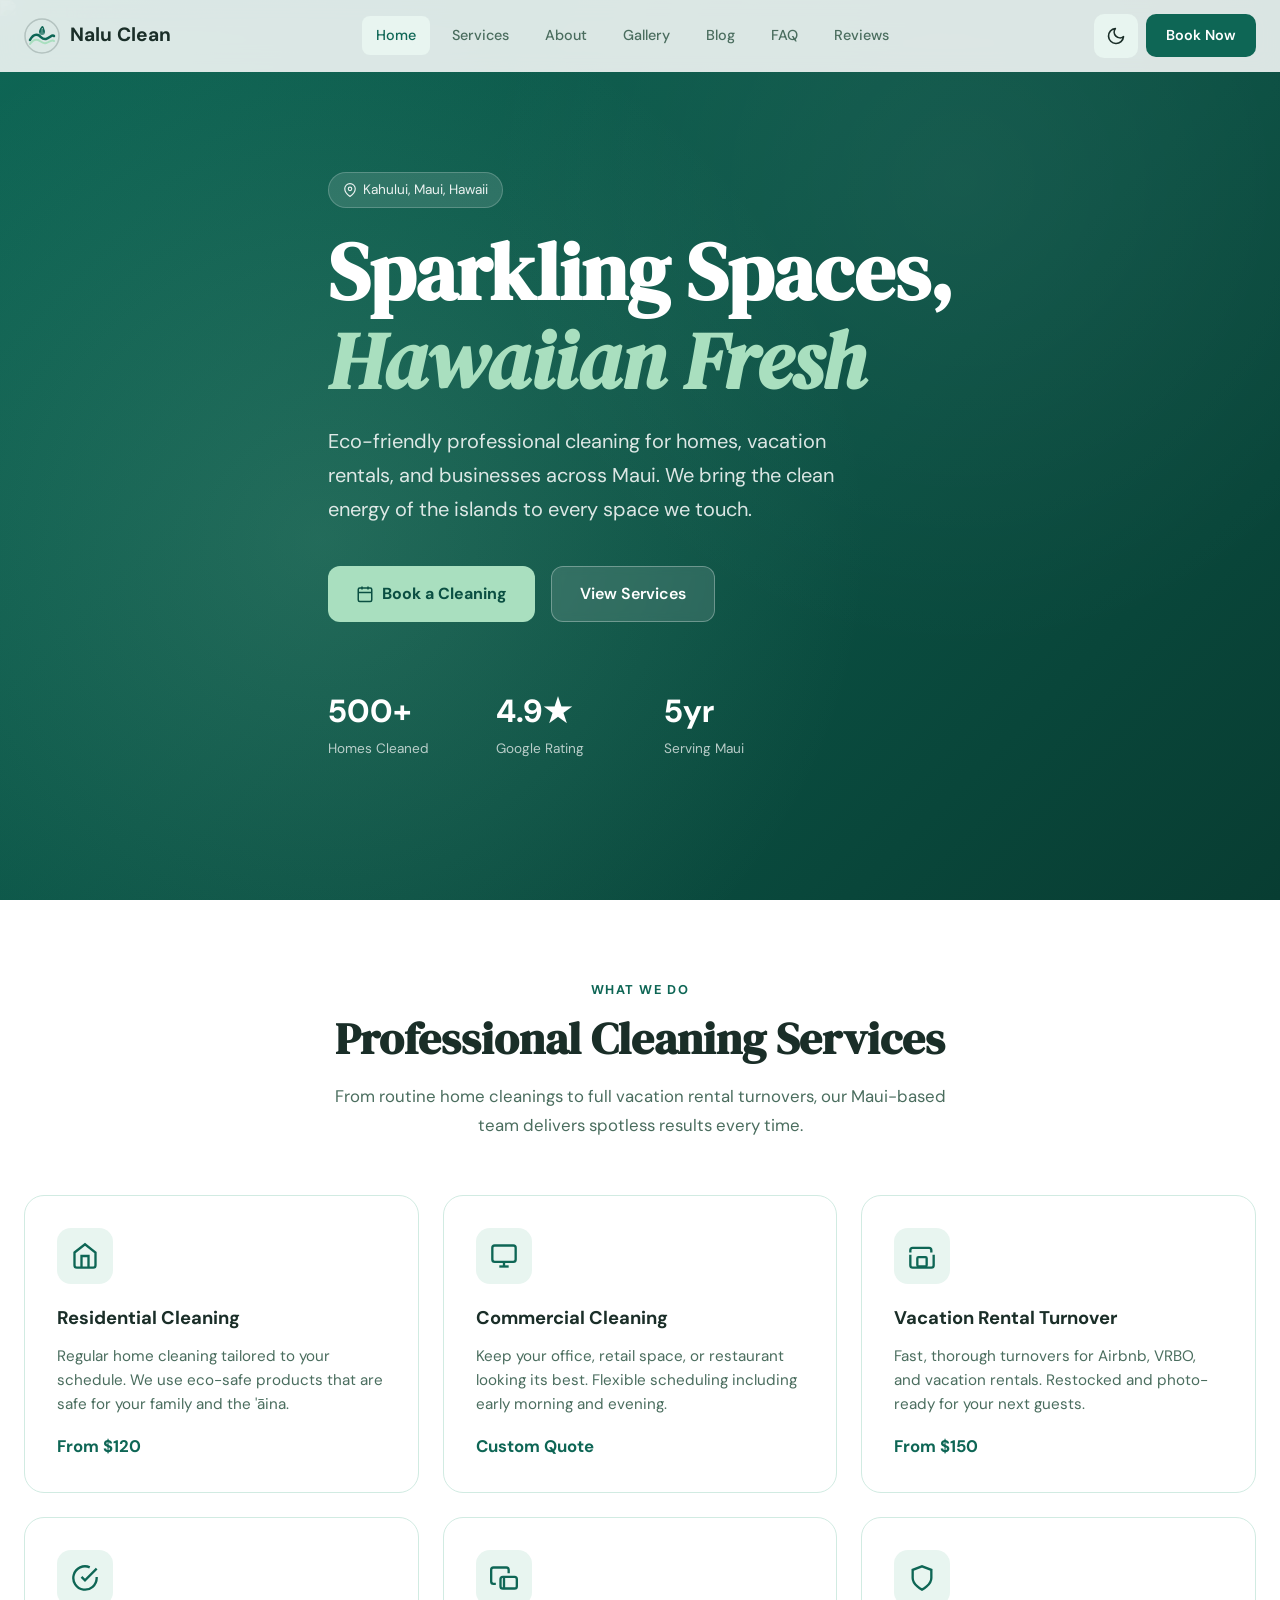
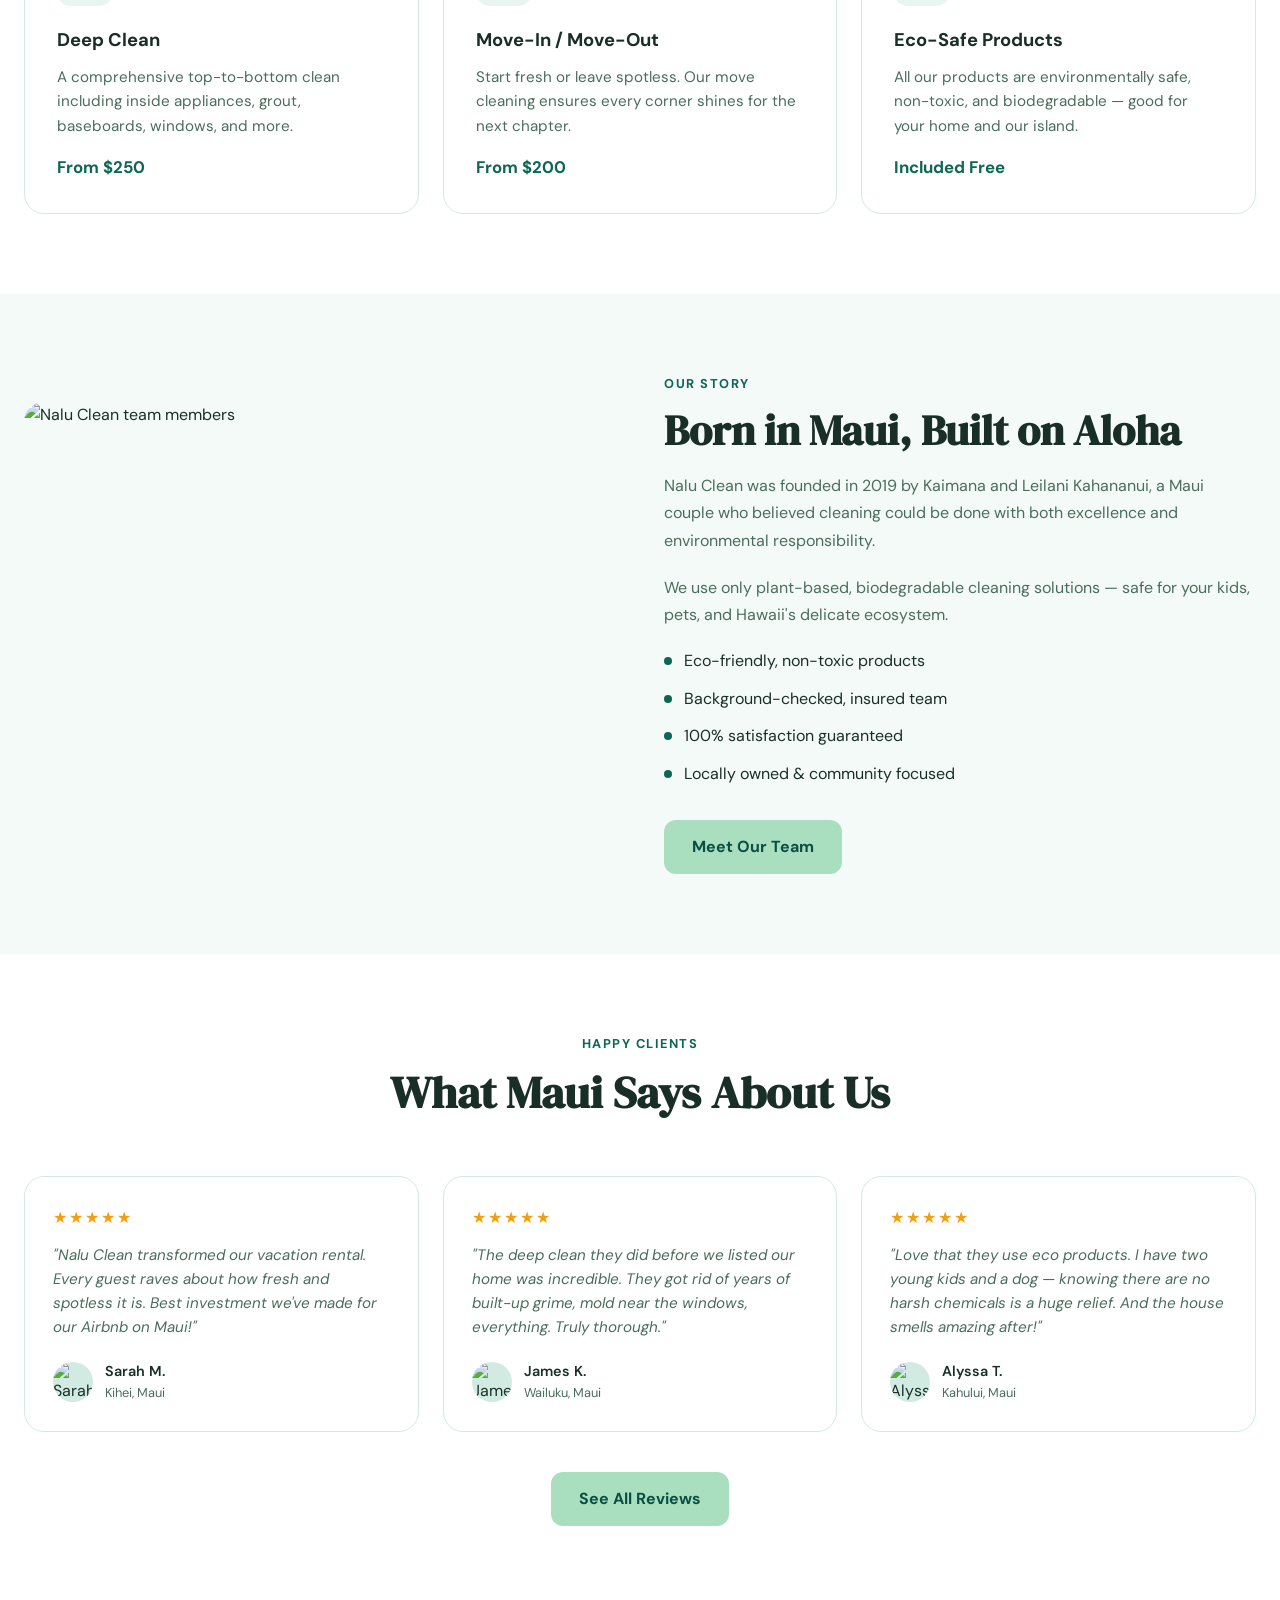
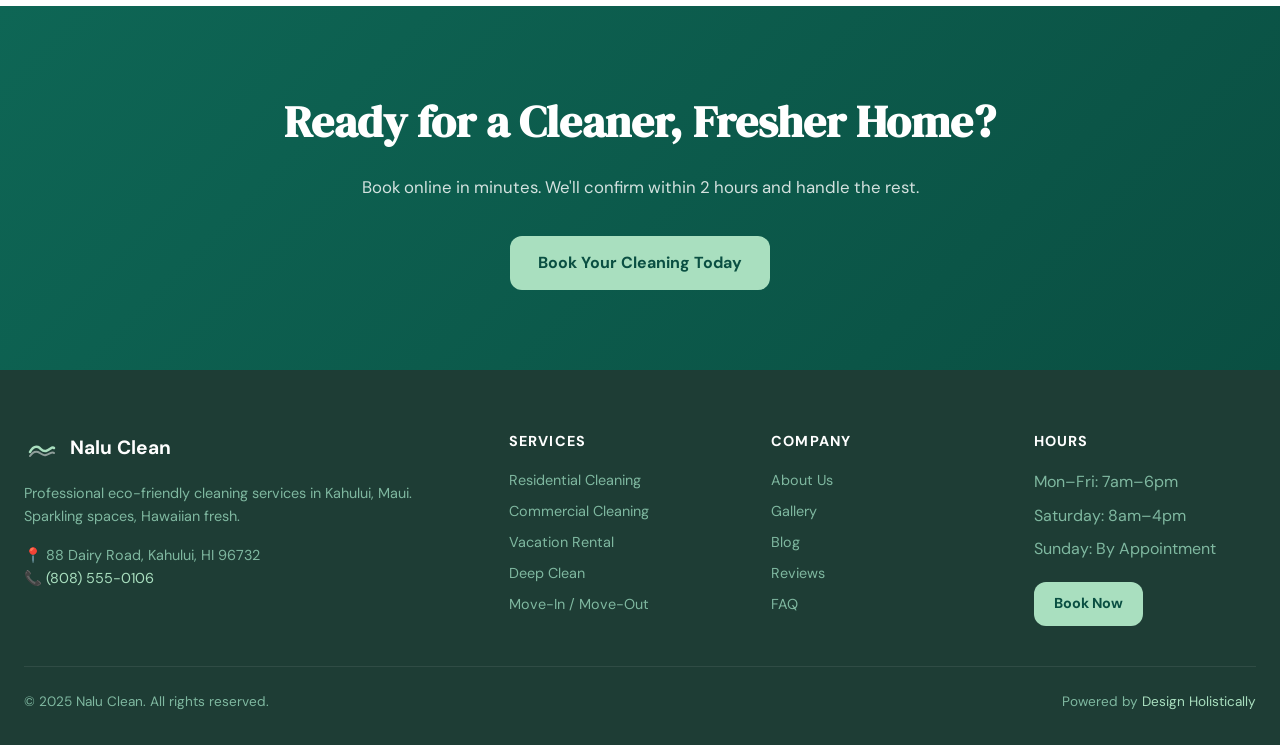
==== index.html @ b7e1bbd3 "Initial commit: Nalu Clean — Hawaii cleaning services sample site (Kahului, Maui)" ====
<!DOCTYPE html>
<html lang="en" data-theme="light">
<head>
<meta charset="UTF-8">
<meta name="viewport" content="width=device-width, initial-scale=1.0">
<title>Nalu Clean — Hawaii Cleaning Services | Kahului, Maui</title>
<meta name="description" content="Nalu Clean offers professional residential, commercial, vacation rental, and deep cleaning services in Kahului, Maui. Eco-friendly, Hawaiian fresh.">
<meta property="og:title" content="Nalu Clean — Sparkling spaces, Hawaiian fresh">
<meta property="og:description" content="Professional cleaning services in Maui. Residential, commercial, vacation rental turnover, deep clean, move-in/move-out.">
<meta property="og:image" content="https://picsum.photos/1200/630?random=601">
<meta property="og:url" content="https://naluclean.com">
<meta property="og:type" content="website">
<link rel="canonical" href="https://naluclean.com">
<link rel="stylesheet" href="css/style.css">
<script type="application/ld+json">
{
  "@context": "https://schema.org",
  "@type": "LocalBusiness",
  "name": "Nalu Clean",
  "description": "Professional cleaning services in Kahului, Maui, Hawaii",
  "url": "https://naluclean.com",
  "telephone": "(808) 555-0106",
  "address": {
    "@type": "PostalAddress",
    "streetAddress": "88 Dairy Road",
    "addressLocality": "Kahului",
    "addressRegion": "HI",
    "postalCode": "96732",
    "addressCountry": "US"
  },
  "geo": {"@type": "GeoCoordinates", "latitude": 20.8893, "longitude": -156.4729},
  "priceRange": "$$",
  "servesCuisine": null,
  "openingHours": "Mo-Sa 07:00-18:00"
}
</script>
</head>
<body>
<!-- Header -->
<header class="header" role="banner">
  <div class="header-inner">
    <a href="index.html" class="logo" aria-label="Nalu Clean home">
      <svg viewBox="0 0 36 36" fill="none" aria-hidden="true">
        <circle cx="18" cy="18" r="17" stroke="currentColor" stroke-width="1.5" opacity="0.2"/>
        <path d="M6 22c2-4 5-6 8-5s4 5 8 4 6-5 8-3" stroke="#0E6655" stroke-width="2.5" stroke-linecap="round" fill="none"/>
        <path d="M6 26c2-3 5-5 8-4s4 4 8 3 6-4 8-2" stroke="#A9DFBF" stroke-width="2" stroke-linecap="round" fill="none"/>
        <circle cx="18" cy="14" r="3" fill="#0E6655" opacity="0.7"/>
        <path d="M16 14c0-2 1-4 2-5s2 3 2 5" stroke="#0E6655" stroke-width="1.5" fill="none" stroke-linecap="round"/>
      </svg>
      Nalu Clean
    </a>
    <nav class="nav" role="navigation" aria-label="Main navigation">
      <a href="index.html" class="active">Home</a>
      <a href="services.html">Services</a>
      <a href="about.html">About</a>
      <a href="gallery.html">Gallery</a>
      <a href="blog.html">Blog</a>
      <a href="faq.html">FAQ</a>
      <a href="reviews.html">Reviews</a>
    </nav>
    <div class="header-actions">
      <button id="themeToggle" class="btn-theme" aria-label="Toggle dark mode"></button>
      <a href="booking.html" class="btn-book">Book Now</a>
      <button id="hamburger" class="btn-hamburger" aria-label="Open menu" aria-expanded="false">
        <span></span><span></span><span></span>
      </button>
    </div>
  </div>
</header>
<nav id="mobileNav" class="mobile-nav" aria-label="Mobile navigation">
  <a href="index.html">Home</a>
  <a href="services.html">Services</a>
  <a href="about.html">About</a>
  <a href="gallery.html">Gallery</a>
  <a href="blog.html">Blog</a>
  <a href="faq.html">FAQ</a>
  <a href="reviews.html">Reviews</a>
  <a href="booking.html">Book a Cleaning</a>
  <a href="admin.html">Admin</a>
</nav>

<!-- Hero -->
<section class="hero" aria-label="Hero">
  <div class="hero-bg">
    <img src="https://picsum.photos/1600/900?random=601" alt="Clean, bright Hawaiian home" loading="eager">
    <div class="hero-pattern"></div>
  </div>
  <div class="hero-content">
    <div class="location-badge">
      <svg width="14" height="14" viewBox="0 0 24 24" fill="none" stroke="currentColor" stroke-width="2"><path d="M21 10c0 7-9 13-9 13s-9-6-9-13a9 9 0 0 1 18 0z"/><circle cx="12" cy="10" r="3"/></svg>
      Kahului, Maui, Hawaii
    </div>
    <h1>Sparkling Spaces,<br><em>Hawaiian Fresh</em></h1>
    <p>Eco-friendly professional cleaning for homes, vacation rentals, and businesses across Maui. We bring the clean energy of the islands to every space we touch.</p>
    <div class="hero-actions">
      <a href="booking.html" class="btn-primary">
        <svg width="18" height="18" viewBox="0 0 24 24" fill="none" stroke="currentColor" stroke-width="2"><rect x="3" y="4" width="18" height="18" rx="2" ry="2"/><line x1="16" y1="2" x2="16" y2="6"/><line x1="8" y1="2" x2="8" y2="6"/><line x1="3" y1="10" x2="21" y2="10"/></svg>
        Book a Cleaning
      </a>
      <a href="services.html" class="btn-secondary">View Services</a>
    </div>
    <div class="hero-stats">
      <div class="hero-stat"><span>500+</span><p>Homes Cleaned</p></div>
      <div class="hero-stat"><span>4.9★</span><p>Google Rating</p></div>
      <div class="hero-stat"><span>5yr</span><p>Serving Maui</p></div>
    </div>
  </div>
</section>

<!-- Services Overview -->
<section class="section" aria-label="Services overview">
  <div class="container">
    <div class="section-header fade-up">
      <span class="section-label">What We Do</span>
      <h2>Professional Cleaning Services</h2>
      <p>From routine home cleanings to full vacation rental turnovers, our Maui-based team delivers spotless results every time.</p>
    </div>
    <div class="services-grid">
      <div class="service-card fade-up">
        <div class="service-icon"><svg viewBox="0 0 24 24" fill="none" stroke="currentColor" stroke-width="2"><path d="M3 9l9-7 9 7v11a2 2 0 0 1-2 2H5a2 2 0 0 1-2-2z"/><polyline points="9 22 9 12 15 12 15 22"/></svg></div>
        <h3>Residential Cleaning</h3>
        <p>Regular home cleaning tailored to your schedule. We use eco-safe products that are safe for your family and the 'āina.</p>
        <span class="service-price">From $120</span>
      </div>
      <div class="service-card fade-up">
        <div class="service-icon"><svg viewBox="0 0 24 24" fill="none" stroke="currentColor" stroke-width="2"><rect x="2" y="3" width="20" height="14" rx="2"/><line x1="8" y1="21" x2="16" y2="21"/><line x1="12" y1="17" x2="12" y2="21"/></svg></div>
        <h3>Commercial Cleaning</h3>
        <p>Keep your office, retail space, or restaurant looking its best. Flexible scheduling including early morning and evening.</p>
        <span class="service-price">Custom Quote</span>
      </div>
      <div class="service-card fade-up">
        <div class="service-icon"><svg viewBox="0 0 24 24" fill="none" stroke="currentColor" stroke-width="2"><path d="M20 9V7a2 2 0 0 0-2-2H4a2 2 0 0 0-2 2v2"/><path d="M2 11v9a2 2 0 0 0 2 2h16a2 2 0 0 0 2-2v-9"/><rect x="8" y="13" width="8" height="8" rx="1"/></svg></div>
        <h3>Vacation Rental Turnover</h3>
        <p>Fast, thorough turnovers for Airbnb, VRBO, and vacation rentals. Restocked and photo-ready for your next guests.</p>
        <span class="service-price">From $150</span>
      </div>
      <div class="service-card fade-up">
        <div class="service-icon"><svg viewBox="0 0 24 24" fill="none" stroke="currentColor" stroke-width="2"><path d="M22 11.08V12a10 10 0 1 1-5.93-9.14"/><polyline points="22 4 12 14.01 9 11.01"/></svg></div>
        <h3>Deep Clean</h3>
        <p>A comprehensive top-to-bottom clean including inside appliances, grout, baseboards, windows, and more.</p>
        <span class="service-price">From $250</span>
      </div>
      <div class="service-card fade-up">
        <div class="service-icon"><svg viewBox="0 0 24 24" fill="none" stroke="currentColor" stroke-width="2"><path d="M5 17H3a2 2 0 0 1-2-2V5a2 2 0 0 1 2-2h11a2 2 0 0 1 2 2v3"/><rect x="9" y="11" width="14" height="10" rx="2"/><line x1="12" y1="11" x2="12" y2="21"/></svg></div>
        <h3>Move-In / Move-Out</h3>
        <p>Start fresh or leave spotless. Our move cleaning ensures every corner shines for the next chapter.</p>
        <span class="service-price">From $200</span>
      </div>
      <div class="service-card fade-up">
        <div class="service-icon"><svg viewBox="0 0 24 24" fill="none" stroke="currentColor" stroke-width="2"><path d="M12 22s8-4 8-10V5l-8-3-8 3v7c0 6 8 10 8 10z"/></svg></div>
        <h3>Eco-Safe Products</h3>
        <p>All our products are environmentally safe, non-toxic, and biodegradable — good for your home and our island.</p>
        <span class="service-price">Included Free</span>
      </div>
    </div>
  </div>
</section>

<!-- About Teaser -->
<section class="section section-alt" aria-label="About us teaser">
  <div class="container">
    <div class="about-grid">
      <div class="about-img fade-up">
        <img src="https://picsum.photos/800/600?random=602" alt="Nalu Clean team members" loading="lazy">
      </div>
      <div class="about-text fade-up">
        <span class="section-label">Our Story</span>
        <h2>Born in Maui, Built on Aloha</h2>
        <p>Nalu Clean was founded in 2019 by Kaimana and Leilani Kahananui, a Maui couple who believed cleaning could be done with both excellence and environmental responsibility.</p>
        <p>We use only plant-based, biodegradable cleaning solutions — safe for your kids, pets, and Hawaii's delicate ecosystem.</p>
        <div class="values-list">
          <div class="value-item"><div class="value-dot"></div><span>Eco-friendly, non-toxic products</span></div>
          <div class="value-item"><div class="value-dot"></div><span>Background-checked, insured team</span></div>
          <div class="value-item"><div class="value-dot"></div><span>100% satisfaction guaranteed</span></div>
          <div class="value-item"><div class="value-dot"></div><span>Locally owned & community focused</span></div>
        </div>
        <br>
        <a href="about.html" class="btn-primary" style="display:inline-flex;margin-top:8px;">Meet Our Team</a>
      </div>
    </div>
  </div>
</section>

<!-- Testimonials -->
<section class="section" aria-label="Customer testimonials">
  <div class="container">
    <div class="section-header fade-up">
      <span class="section-label">Happy Clients</span>
      <h2>What Maui Says About Us</h2>
    </div>
    <div class="testimonials-grid">
      <div class="testimonial-card fade-up">
        <div class="stars">★★★★★</div>
        <p>"Nalu Clean transformed our vacation rental. Every guest raves about how fresh and spotless it is. Best investment we've made for our Airbnb on Maui!"</p>
        <div class="reviewer">
          <div class="reviewer-avatar"><img src="https://picsum.photos/80/80?random=631" alt="Sarah M." loading="lazy"></div>
          <div><div class="reviewer-name">Sarah M.</div><div class="reviewer-location">Kihei, Maui</div></div>
        </div>
      </div>
      <div class="testimonial-card fade-up">
        <div class="stars">★★★★★</div>
        <p>"The deep clean they did before we listed our home was incredible. They got rid of years of built-up grime, mold near the windows, everything. Truly thorough."</p>
        <div class="reviewer">
          <div class="reviewer-avatar"><img src="https://picsum.photos/80/80?random=632" alt="James K." loading="lazy"></div>
          <div><div class="reviewer-name">James K.</div><div class="reviewer-location">Wailuku, Maui</div></div>
        </div>
      </div>
      <div class="testimonial-card fade-up">
        <div class="stars">★★★★★</div>
        <p>"Love that they use eco products. I have two young kids and a dog — knowing there are no harsh chemicals is a huge relief. And the house smells amazing after!"</p>
        <div class="reviewer">
          <div class="reviewer-avatar"><img src="https://picsum.photos/80/80?random=633" alt="Alyssa T." loading="lazy"></div>
          <div><div class="reviewer-name">Alyssa T.</div><div class="reviewer-location">Kahului, Maui</div></div>
        </div>
      </div>
    </div>
    <div style="text-align:center;margin-top:40px;">
      <a href="reviews.html" class="btn-primary" style="display:inline-flex;">See All Reviews</a>
    </div>
  </div>
</section>

<!-- CTA -->
<section class="cta-section" aria-label="Book a cleaning">
  <div class="container">
    <h2>Ready for a Cleaner, Fresher Home?</h2>
    <p>Book online in minutes. We'll confirm within 2 hours and handle the rest.</p>
    <a href="booking.html" class="btn-primary">Book Your Cleaning Today</a>
  </div>
</section>

<!-- Footer -->
<footer class="footer" role="contentinfo">
  <div class="footer-grid">
    <div class="footer-brand">
      <div class="logo" style="color:white;">
        <svg viewBox="0 0 36 36" fill="none" width="36" height="36">
          <path d="M6 22c2-4 5-6 8-5s4 5 8 4 6-5 8-3" stroke="#A9DFBF" stroke-width="2.5" stroke-linecap="round" fill="none"/>
          <path d="M6 26c2-3 5-5 8-4s4 4 8 3 6-4 8-2" stroke="white" stroke-width="2" stroke-linecap="round" fill="none" opacity="0.5"/>
        </svg>
        Nalu Clean
      </div>
      <p>Professional eco-friendly cleaning services in Kahului, Maui. Sparkling spaces, Hawaiian fresh.</p>
      <p style="margin-top:16px;">📍 88 Dairy Road, Kahului, HI 96732</p>
      <p>📞 <a href="tel:+18085550106" style="color:#A9DFBF;">(808) 555-0106</a></p>
    </div>
    <div>
      <h4>Services</h4>
      <div class="footer-links">
        <a href="services.html">Residential Cleaning</a>
        <a href="services.html">Commercial Cleaning</a>
        <a href="services.html">Vacation Rental</a>
        <a href="services.html">Deep Clean</a>
        <a href="services.html">Move-In / Move-Out</a>
      </div>
    </div>
    <div>
      <h4>Company</h4>
      <div class="footer-links">
        <a href="about.html">About Us</a>
        <a href="gallery.html">Gallery</a>
        <a href="blog.html">Blog</a>
        <a href="reviews.html">Reviews</a>
        <a href="faq.html">FAQ</a>
      </div>
    </div>
    <div>
      <h4>Hours</h4>
      <div class="footer-links">
        <span style="color:#7fb8a0;">Mon–Fri: 7am–6pm</span>
        <span style="color:#7fb8a0;">Saturday: 8am–4pm</span>
        <span style="color:#7fb8a0;">Sunday: By Appointment</span>
      </div>
      <div style="margin-top:20px;">
        <a href="booking.html" class="btn-primary" style="display:inline-flex;padding:10px 20px;font-size:0.9rem;">Book Now</a>
      </div>
    </div>
  </div>
  <div class="footer-bottom">
    <p>© 2025 Nalu Clean. All rights reserved.</p>
    <p>Powered by <a href="https://designholistically.com" target="_blank" rel="noopener">Design Holistically</a></p>
  </div>
</footer>

<button id="backToTop" class="back-to-top" aria-label="Back to top">
  <svg width="20" height="20" viewBox="0 0 24 24" fill="none" stroke="currentColor" stroke-width="2"><polyline points="18 15 12 9 6 15"/></svg>
</button>
<script src="js/main.js"></script>
</body>
</html>
---- css/style.css ----
@import url('https://fonts.googleapis.com/css2?family=DM+Sans:ital,opsz,wght@0,9..40,300;0,9..40,400;0,9..40,500;0,9..40,600;0,9..40,700;1,9..40,400&family=DM+Serif+Display:ital@0;1&display=swap');

:root {
  --primary: #0E6655;
  --primary-dark: #0a4f42;
  --primary-light: #1a8a72;
  --accent: #A9DFBF;
  --accent-dark: #7ec99a;
  --white: #ffffff;
  --off-white: #f4faf7;
  --gray-100: #e8f5f0;
  --gray-200: #d1ebe2;
  --gray-400: #7fb8a0;
  --gray-600: #4a7a6a;
  --gray-800: #1e3d35;
  --text: #1a2e28;
  --text-muted: #4a6d5e;
  --bg: #ffffff;
  --bg-alt: #f4faf7;
  --card-bg: #ffffff;
  --border: #d1ebe2;
  --shadow: 0 2px 20px rgba(14,102,85,0.10);
  --shadow-lg: 0 8px 40px rgba(14,102,85,0.15);
  --radius: 12px;
  --radius-lg: 20px;
  --transition: 0.3s cubic-bezier(0.4,0,0.2,1);
  --font-body: 'DM Sans', sans-serif;
  --font-display: 'DM Serif Display', serif;
  --header-h: 72px;
}

[data-theme="dark"] {
  --primary: #2ecc8a;
  --primary-dark: #27b87b;
  --primary-light: #4dd9a0;
  --accent: #1a8a72;
  --white: #1a2e28;
  --off-white: #162520;
  --gray-100: #1e3530;
  --gray-200: #253e38;
  --gray-400: #4a8070;
  --gray-600: #7fb8a0;
  --gray-800: #a9dfbf;
  --text: #e8f5f0;
  --text-muted: #8abfad;
  --bg: #111c19;
  --bg-alt: #162520;
  --card-bg: #1e3530;
  --border: #253e38;
  --shadow: 0 2px 20px rgba(0,0,0,0.3);
  --shadow-lg: 0 8px 40px rgba(0,0,0,0.4);
}

*, *::before, *::after { box-sizing: border-box; margin: 0; padding: 0; }
html { scroll-behavior: smooth; font-size: 16px; }
body {
  font-family: var(--font-body);
  color: var(--text);
  background: var(--bg);
  line-height: 1.6;
  overflow-x: hidden;
  transition: background var(--transition), color var(--transition);
}
img { max-width: 100%; height: auto; display: block; }
a { color: var(--primary); text-decoration: none; transition: color var(--transition); }
a:hover { color: var(--primary-dark); }
ul { list-style: none; }
button { cursor: pointer; font-family: var(--font-body); border: none; background: none; }

/* ── Header ── */
.header {
  position: fixed; top: 0; left: 0; right: 0; z-index: 1000;
  height: var(--header-h);
  display: flex; align-items: center;
  padding: 0 24px;
  background: rgba(255,255,255,0.85);
  backdrop-filter: blur(12px);
  -webkit-backdrop-filter: blur(12px);
  border-bottom: 1px solid transparent;
  transition: border-color var(--transition), background var(--transition), box-shadow var(--transition);
}
[data-theme="dark"] .header { background: rgba(17,28,25,0.88); }
.header.scrolled { border-bottom-color: var(--border); box-shadow: var(--shadow); }
.header-inner { width: 100%; max-width: 1280px; margin: 0 auto; display: flex; align-items: center; justify-content: space-between; }
.logo { display: flex; align-items: center; gap: 10px; font-size: 1.2rem; font-weight: 700; color: var(--text); }
.logo svg { width: 36px; height: 36px; }
.nav { display: none; gap: 8px; }
@media(min-width:768px){ .nav { display: flex; } }
.nav a { padding: 8px 14px; border-radius: 8px; font-size: 0.9rem; font-weight: 500; color: var(--text-muted); transition: background var(--transition), color var(--transition); }
.nav a:hover, .nav a.active { background: var(--gray-100); color: var(--primary); }
.header-actions { display: flex; align-items: center; gap: 8px; }
.btn-theme { width: 44px; height: 44px; border-radius: 10px; display: flex; align-items: center; justify-content: center; background: var(--gray-100); color: var(--text); transition: background var(--transition); }
.btn-theme:hover { background: var(--gray-200); }
.btn-hamburger { width: 44px; height: 44px; border-radius: 10px; display: flex; flex-direction: column; align-items: center; justify-content: center; gap: 5px; background: var(--gray-100); }
@media(min-width:768px){ .btn-hamburger { display: none; } }
.btn-hamburger span { width: 20px; height: 2px; background: var(--text); border-radius: 2px; transition: all var(--transition); display: block; }
.btn-book { display: none; padding: 10px 20px; background: var(--primary); color: white; border-radius: 10px; font-weight: 600; font-size: 0.9rem; transition: background var(--transition), transform var(--transition); }
.btn-book:hover { background: var(--primary-dark); color: white; transform: translateY(-1px); }
@media(min-width:768px){ .btn-book { display: flex; align-items: center; } }

/* Mobile Nav */
.mobile-nav { position: fixed; top: var(--header-h); left: 0; right: 0; bottom: 0; background: var(--bg); z-index: 999; padding: 32px 24px; display: flex; flex-direction: column; gap: 8px; transform: translateX(100%); transition: transform var(--transition); }
.mobile-nav.open { transform: translateX(0); }
.mobile-nav a { padding: 16px; border-radius: 12px; font-size: 1.1rem; font-weight: 500; color: var(--text); border-bottom: 1px solid var(--border); }
.mobile-nav a:hover { background: var(--gray-100); color: var(--primary); }

/* ── Hero ── */
.hero {
  min-height: 100svh;
  padding-top: var(--header-h);
  display: flex; align-items: center;
  position: relative; overflow: hidden;
  background: linear-gradient(135deg, var(--primary) 0%, var(--primary-dark) 60%, #083d32 100%);
}
.hero-bg { position: absolute; inset: 0; overflow: hidden; }
.hero-bg img { width: 100%; height: 100%; object-fit: cover; opacity: 0.2; }
.hero-pattern { position: absolute; inset: 0; background-image: radial-gradient(circle at 25% 60%, rgba(169,223,191,0.15) 0%, transparent 50%), radial-gradient(circle at 75% 20%, rgba(255,255,255,0.05) 0%, transparent 40%); }
.hero-content { position: relative; z-index: 1; max-width: 1280px; margin: 0 auto; padding: 80px 24px; }
.hero-badge { display: inline-flex; align-items: center; gap: 8px; background: rgba(169,223,191,0.2); border: 1px solid rgba(169,223,191,0.4); color: var(--accent); padding: 6px 16px; border-radius: 100px; font-size: 0.85rem; font-weight: 500; margin-bottom: 24px; }
.hero h1 { font-family: var(--font-display); font-size: clamp(2.5rem, 8vw, 5rem); color: white; line-height: 1.1; margin-bottom: 20px; }
.hero h1 em { font-style: italic; color: var(--accent); }
.hero p { font-size: clamp(1rem, 2.5vw, 1.25rem); color: rgba(255,255,255,0.85); max-width: 540px; margin-bottom: 40px; line-height: 1.7; }
.hero-actions { display: flex; flex-wrap: wrap; gap: 16px; }
.btn-primary { padding: 14px 28px; background: var(--accent); color: var(--primary-dark); font-weight: 700; font-size: 1rem; border-radius: 12px; transition: all var(--transition); display: inline-flex; align-items: center; gap: 8px; min-height: 44px; }
.btn-primary:hover { background: white; color: var(--primary); transform: translateY(-2px); box-shadow: 0 8px 24px rgba(0,0,0,0.2); }
.btn-secondary { padding: 14px 28px; background: rgba(255,255,255,0.12); border: 1.5px solid rgba(255,255,255,0.3); color: white; font-weight: 600; font-size: 1rem; border-radius: 12px; transition: all var(--transition); display: inline-flex; align-items: center; gap: 8px; min-height: 44px; backdrop-filter: blur(4px); }
.btn-secondary:hover { background: rgba(255,255,255,0.22); color: white; }
.hero-stats { display: grid; grid-template-columns: repeat(3, 1fr); gap: 24px; margin-top: 64px; max-width: 480px; }
.hero-stat span { display: block; font-size: 2rem; font-weight: 700; color: white; }
.hero-stat p { font-size: 0.85rem; color: rgba(255,255,255,0.7); }

/* ── Sections ── */
.section { padding: 80px 24px; }
.section-alt { background: var(--bg-alt); }
.container { max-width: 1280px; margin: 0 auto; }
.section-header { text-align: center; max-width: 640px; margin: 0 auto 56px; }
.section-label { font-size: 0.8rem; font-weight: 700; letter-spacing: 0.12em; text-transform: uppercase; color: var(--primary); margin-bottom: 12px; display: block; }
.section-header h2 { font-family: var(--font-display); font-size: clamp(1.8rem, 4vw, 2.8rem); line-height: 1.2; margin-bottom: 16px; }
.section-header p { color: var(--text-muted); font-size: 1.05rem; line-height: 1.7; }

/* ── Services Cards ── */
.services-grid { display: grid; grid-template-columns: 1fr; gap: 24px; }
@media(min-width:640px){ .services-grid { grid-template-columns: repeat(2,1fr); } }
@media(min-width:1024px){ .services-grid { grid-template-columns: repeat(3,1fr); } }
.service-card { background: var(--card-bg); border: 1px solid var(--border); border-radius: var(--radius-lg); padding: 32px; transition: all var(--transition); }
.service-card:hover { transform: translateY(-4px); box-shadow: var(--shadow-lg); border-color: var(--accent-dark); }
.service-icon { width: 56px; height: 56px; background: var(--gray-100); border-radius: 14px; display: flex; align-items: center; justify-content: center; margin-bottom: 20px; }
.service-icon svg { width: 28px; height: 28px; color: var(--primary); }
.service-card h3 { font-size: 1.15rem; font-weight: 700; margin-bottom: 10px; }
.service-card p { color: var(--text-muted); font-size: 0.95rem; line-height: 1.6; margin-bottom: 16px; }
.service-price { font-weight: 700; color: var(--primary); font-size: 1.05rem; }

/* ── About Teaser ── */
.about-grid { display: grid; grid-template-columns: 1fr; gap: 48px; align-items: center; }
@media(min-width:768px){ .about-grid { grid-template-columns: 1fr 1fr; } }
.about-img { border-radius: var(--radius-lg); overflow: hidden; aspect-ratio: 4/3; }
.about-img img { width: 100%; height: 100%; object-fit: cover; }
.about-text h2 { font-family: var(--font-display); font-size: clamp(1.8rem,4vw,2.6rem); margin-bottom: 16px; line-height: 1.2; }
.about-text p { color: var(--text-muted); font-size: 1rem; line-height: 1.7; margin-bottom: 20px; }
.values-list { display: flex; flex-direction: column; gap: 12px; }
.value-item { display: flex; align-items: center; gap: 12px; }
.value-dot { width: 8px; height: 8px; background: var(--primary); border-radius: 50%; flex-shrink: 0; }

/* ── Testimonials ── */
.testimonials-grid { display: grid; grid-template-columns: 1fr; gap: 24px; }
@media(min-width:640px){ .testimonials-grid { grid-template-columns: repeat(2,1fr); } }
@media(min-width:1024px){ .testimonials-grid { grid-template-columns: repeat(3,1fr); } }
.testimonial-card { background: var(--card-bg); border: 1px solid var(--border); border-radius: var(--radius-lg); padding: 28px; }
.stars { color: #f59e0b; font-size: 1rem; margin-bottom: 12px; letter-spacing: 2px; }
.testimonial-card p { color: var(--text-muted); font-size: 0.95rem; line-height: 1.6; margin-bottom: 20px; font-style: italic; }
.reviewer { display: flex; align-items: center; gap: 12px; }
.reviewer-avatar { width: 40px; height: 40px; border-radius: 50%; overflow: hidden; background: var(--gray-200); }
.reviewer-avatar img { width: 100%; height: 100%; object-fit: cover; }
.reviewer-name { font-weight: 600; font-size: 0.9rem; }
.reviewer-location { font-size: 0.8rem; color: var(--text-muted); }

/* ── CTA Section ── */
.cta-section { background: linear-gradient(135deg, var(--primary) 0%, var(--primary-dark) 100%); padding: 80px 24px; text-align: center; }
.cta-section h2 { font-family: var(--font-display); font-size: clamp(1.8rem,4vw,2.8rem); color: white; margin-bottom: 16px; }
.cta-section p { color: rgba(255,255,255,0.82); font-size: 1.05rem; margin-bottom: 36px; }

/* ── Footer ── */
.footer { background: var(--gray-800); color: var(--gray-400); padding: 60px 24px 32px; }
[data-theme="dark"] .footer { background: #0a1410; }
.footer-grid { display: grid; grid-template-columns: 1fr; gap: 40px; max-width: 1280px; margin: 0 auto; }
@media(min-width:640px){ .footer-grid { grid-template-columns: repeat(2,1fr); } }
@media(min-width:1024px){ .footer-grid { grid-template-columns: 2fr 1fr 1fr 1fr; } }
.footer-brand .logo { color: white; margin-bottom: 16px; }
.footer-brand p { font-size: 0.9rem; line-height: 1.6; }
.footer h4 { color: white; font-size: 0.9rem; font-weight: 700; margin-bottom: 16px; text-transform: uppercase; letter-spacing: 0.08em; }
.footer-links { display: flex; flex-direction: column; gap: 8px; }
.footer-links a { font-size: 0.9rem; color: var(--gray-400); transition: color var(--transition); }
.footer-links a:hover { color: var(--accent); }
.footer-bottom { max-width: 1280px; margin: 40px auto 0; padding-top: 24px; border-top: 1px solid rgba(255,255,255,0.08); display: flex; flex-wrap: wrap; gap: 16px; justify-content: space-between; align-items: center; font-size: 0.85rem; }
.footer-bottom a { color: var(--accent); }

/* ── Page Hero (inner pages) ── */
.page-hero { padding: 120px 24px 64px; background: linear-gradient(135deg, var(--primary) 0%, var(--primary-dark) 100%); text-align: center; }
.page-hero h1 { font-family: var(--font-display); font-size: clamp(2rem,5vw,3.5rem); color: white; margin-bottom: 16px; }
.page-hero p { color: rgba(255,255,255,0.82); font-size: 1.05rem; max-width: 600px; margin: 0 auto; }
.breadcrumb { display: flex; align-items: center; gap: 8px; font-size: 0.85rem; color: rgba(255,255,255,0.6); justify-content: center; margin-top: 16px; }
.breadcrumb a { color: rgba(255,255,255,0.8); }

/* ── Gallery ── */
.gallery-grid { display: grid; grid-template-columns: repeat(2,1fr); gap: 16px; }
@media(min-width:640px){ .gallery-grid { grid-template-columns: repeat(3,1fr); } }
@media(min-width:1024px){ .gallery-grid { grid-template-columns: repeat(4,1fr); } }
.gallery-item { border-radius: var(--radius); overflow: hidden; aspect-ratio: 1; position: relative; cursor: pointer; }
.gallery-item img { width: 100%; height: 100%; object-fit: cover; transition: transform var(--transition); }
.gallery-item:hover img { transform: scale(1.05); }
.gallery-item-overlay { position: absolute; inset: 0; background: rgba(14,102,85,0.7); display: flex; align-items: center; justify-content: center; opacity: 0; transition: opacity var(--transition); color: white; font-weight: 600; font-size: 0.9rem; }
.gallery-item:hover .gallery-item-overlay { opacity: 1; }

/* ── Blog ── */
.blog-grid { display: grid; grid-template-columns: 1fr; gap: 32px; }
@media(min-width:640px){ .blog-grid { grid-template-columns: repeat(2,1fr); } }
@media(min-width:1024px){ .blog-grid { grid-template-columns: repeat(3,1fr); } }
.blog-card { background: var(--card-bg); border: 1px solid var(--border); border-radius: var(--radius-lg); overflow: hidden; transition: all var(--transition); }
.blog-card:hover { transform: translateY(-4px); box-shadow: var(--shadow-lg); }
.blog-card-img { aspect-ratio: 16/9; overflow: hidden; }
.blog-card-img img { width: 100%; height: 100%; object-fit: cover; transition: transform var(--transition); }
.blog-card:hover .blog-card-img img { transform: scale(1.05); }
.blog-card-body { padding: 24px; }
.blog-tag { font-size: 0.75rem; font-weight: 700; color: var(--primary); text-transform: uppercase; letter-spacing: 0.1em; margin-bottom: 8px; display: block; }
.blog-card h3 { font-size: 1.05rem; font-weight: 700; margin-bottom: 10px; line-height: 1.4; }
.blog-card h3 a { color: var(--text); }
.blog-card h3 a:hover { color: var(--primary); }
.blog-card p { color: var(--text-muted); font-size: 0.9rem; line-height: 1.6; }
.blog-meta { display: flex; align-items: center; gap: 16px; font-size: 0.8rem; color: var(--text-muted); margin-top: 16px; padding-top: 16px; border-top: 1px solid var(--border); }

/* ── Blog Post ── */
.blog-post { max-width: 760px; margin: 0 auto; padding: 60px 24px; }
.blog-post h1 { font-family: var(--font-display); font-size: clamp(1.8rem,4vw,2.8rem); line-height: 1.2; margin-bottom: 24px; }
.blog-post-meta { display: flex; flex-wrap: wrap; gap: 16px; font-size: 0.85rem; color: var(--text-muted); margin-bottom: 32px; padding-bottom: 24px; border-bottom: 1px solid var(--border); }
.blog-post img { border-radius: var(--radius-lg); margin: 32px 0; }
.blog-post h2 { font-family: var(--font-display); font-size: 1.6rem; margin: 32px 0 16px; }
.blog-post h3 { font-size: 1.2rem; font-weight: 700; margin: 24px 0 12px; }
.blog-post p { color: var(--text-muted); line-height: 1.8; margin-bottom: 20px; }
.blog-post ul, .blog-post ol { padding-left: 24px; margin-bottom: 20px; }
.blog-post li { color: var(--text-muted); line-height: 1.8; margin-bottom: 8px; }
.blog-post blockquote { border-left: 4px solid var(--primary); padding: 16px 24px; margin: 24px 0; background: var(--gray-100); border-radius: 0 var(--radius) var(--radius) 0; font-style: italic; color: var(--text); }

/* ── Booking Form ── */
.booking-section { max-width: 760px; margin: 0 auto; }
.booking-steps { display: flex; gap: 8px; margin-bottom: 40px; }
.step-item { flex: 1; text-align: center; }
.step-num { width: 36px; height: 36px; border-radius: 50%; background: var(--gray-200); color: var(--text-muted); font-weight: 700; font-size: 0.9rem; display: flex; align-items: center; justify-content: center; margin: 0 auto 8px; transition: all var(--transition); }
.step-item.active .step-num { background: var(--primary); color: white; }
.step-item.done .step-num { background: var(--accent); color: var(--primary-dark); }
.step-label { font-size: 0.75rem; color: var(--text-muted); font-weight: 500; }
.form-step { display: none; }
.form-step.active { display: block; animation: fadeIn 0.3s ease; }
@keyframes fadeIn { from { opacity: 0; transform: translateY(10px); } to { opacity: 1; transform: translateY(0); } }
.form-step h3 { font-family: var(--font-display); font-size: 1.4rem; margin-bottom: 24px; }
.form-group { margin-bottom: 20px; }
.form-group label { display: block; font-weight: 600; font-size: 0.9rem; margin-bottom: 8px; }
.form-group input, .form-group select, .form-group textarea {
  width: 100%; padding: 12px 16px; border: 1.5px solid var(--border); border-radius: 10px;
  background: var(--bg); color: var(--text); font-family: var(--font-body); font-size: 1rem;
  transition: border-color var(--transition), box-shadow var(--transition); min-height: 44px;
}
.form-group input:focus, .form-group select:focus, .form-group textarea:focus { outline: none; border-color: var(--primary); box-shadow: 0 0 0 3px rgba(14,102,85,0.12); }
.form-group textarea { min-height: 120px; resize: vertical; }
.service-options { display: grid; grid-template-columns: 1fr; gap: 12px; }
@media(min-width:640px){ .service-options { grid-template-columns: repeat(2,1fr); } }
.service-option { border: 1.5px solid var(--border); border-radius: 12px; padding: 20px; cursor: pointer; transition: all var(--transition); }
.service-option:hover { border-color: var(--primary); background: var(--gray-100); }
.service-option.selected { border-color: var(--primary); background: var(--gray-100); }
.service-option h4 { font-weight: 700; margin-bottom: 4px; }
.service-option p { font-size: 0.85rem; color: var(--text-muted); }
.form-nav { display: flex; justify-content: space-between; margin-top: 32px; gap: 16px; }
.btn-next, .btn-prev, .btn-submit { padding: 14px 28px; border-radius: 12px; font-weight: 700; font-size: 1rem; min-height: 44px; transition: all var(--transition); }
.btn-next, .btn-submit { background: var(--primary); color: white; }
.btn-next:hover, .btn-submit:hover { background: var(--primary-dark); transform: translateY(-1px); }
.btn-prev { background: var(--gray-100); color: var(--text); }
.btn-prev:hover { background: var(--gray-200); }
.time-slots { display: grid; grid-template-columns: repeat(3,1fr); gap: 8px; }
@media(min-width:640px){ .time-slots { grid-template-columns: repeat(4,1fr); } }
.time-slot { padding: 10px; border: 1.5px solid var(--border); border-radius: 8px; text-align: center; cursor: pointer; font-size: 0.9rem; transition: all var(--transition); min-height: 44px; display: flex; align-items: center; justify-content: center; }
.time-slot:hover { border-color: var(--primary); }
.time-slot.selected { background: var(--primary); border-color: var(--primary); color: white; }
.confirmation-box { background: var(--gray-100); border-radius: var(--radius-lg); padding: 32px; text-align: center; }
.confirmation-icon { width: 64px; height: 64px; background: var(--primary); border-radius: 50%; display: flex; align-items: center; justify-content: center; margin: 0 auto 20px; }
.confirmation-icon svg { width: 32px; height: 32px; color: white; }

/* ── FAQ ── */
.faq-list { max-width: 760px; margin: 0 auto; }
.faq-item { border: 1px solid var(--border); border-radius: var(--radius); margin-bottom: 12px; overflow: hidden; }
.faq-q { padding: 20px 24px; font-weight: 600; cursor: pointer; display: flex; justify-content: space-between; align-items: center; gap: 16px; min-height: 44px; transition: background var(--transition); }
.faq-q:hover { background: var(--gray-100); }
.faq-q svg { width: 20px; height: 20px; color: var(--primary); flex-shrink: 0; transition: transform var(--transition); }
.faq-item.open .faq-q svg { transform: rotate(45deg); }
.faq-a { max-height: 0; overflow: hidden; transition: max-height 0.4s ease, padding var(--transition); }
.faq-item.open .faq-a { max-height: 500px; }
.faq-a-inner { padding: 0 24px 20px; color: var(--text-muted); line-height: 1.7; }

/* ── Reviews ── */
.reviews-summary { display: flex; flex-direction: column; gap: 32px; align-items: center; background: var(--gray-100); border-radius: var(--radius-lg); padding: 40px; margin-bottom: 48px; }
@media(min-width:640px){ .reviews-summary { flex-direction: row; } }
.reviews-score { text-align: center; }
.score-num { font-size: 4rem; font-weight: 800; color: var(--primary); line-height: 1; }
.score-stars { font-size: 1.5rem; color: #f59e0b; letter-spacing: 4px; margin: 8px 0; }
.score-count { font-size: 0.85rem; color: var(--text-muted); }
.rating-bars { flex: 1; width: 100%; max-width: 320px; }
.rating-bar-row { display: flex; align-items: center; gap: 12px; margin-bottom: 8px; font-size: 0.85rem; }
.rating-bar-track { flex: 1; height: 8px; background: var(--gray-200); border-radius: 4px; overflow: hidden; }
.rating-bar-fill { height: 100%; background: #f59e0b; border-radius: 4px; }
.reviews-grid { display: grid; grid-template-columns: 1fr; gap: 20px; }
@media(min-width:640px){ .reviews-grid { grid-template-columns: repeat(2,1fr); } }
@media(min-width:1024px){ .reviews-grid { grid-template-columns: repeat(3,1fr); } }
.review-card { background: var(--card-bg); border: 1px solid var(--border); border-radius: var(--radius-lg); padding: 24px; }
.review-header { display: flex; align-items: center; gap: 12px; margin-bottom: 16px; }
.review-avatar { width: 44px; height: 44px; border-radius: 50%; overflow: hidden; background: var(--gray-200); flex-shrink: 0; }
.review-avatar img { width: 100%; height: 100%; object-fit: cover; }
.review-name { font-weight: 700; font-size: 0.95rem; }
.review-date { font-size: 0.8rem; color: var(--text-muted); }
.review-stars { font-size: 0.9rem; color: #f59e0b; margin-bottom: 12px; }
.review-text { color: var(--text-muted); font-size: 0.9rem; line-height: 1.6; }
.google-badge { display: flex; align-items: center; gap: 6px; font-size: 0.8rem; color: var(--text-muted); margin-top: 12px; }

/* ── Admin ── */
.admin-login { max-width: 400px; margin: 0 auto; padding: 60px 24px; }
.admin-login-card { background: var(--card-bg); border: 1px solid var(--border); border-radius: var(--radius-lg); padding: 40px; text-align: center; }
.admin-login-card h2 { font-family: var(--font-display); font-size: 1.8rem; margin-bottom: 8px; }
.admin-login-card p { color: var(--text-muted); margin-bottom: 32px; }
.admin-dash { max-width: 1280px; margin: 0 auto; padding: 40px 24px; }
.admin-stats { display: grid; grid-template-columns: repeat(2,1fr); gap: 16px; margin-bottom: 32px; }
@media(min-width:640px){ .admin-stats { grid-template-columns: repeat(4,1fr); } }
.stat-card { background: var(--card-bg); border: 1px solid var(--border); border-radius: var(--radius); padding: 20px; }
.stat-card .stat-val { font-size: 2rem; font-weight: 800; color: var(--primary); }
.stat-card .stat-label { font-size: 0.85rem; color: var(--text-muted); margin-top: 4px; }
.admin-table { width: 100%; border-collapse: collapse; }
.admin-table th { text-align: left; padding: 12px 16px; font-size: 0.8rem; text-transform: uppercase; letter-spacing: 0.08em; color: var(--text-muted); border-bottom: 1px solid var(--border); }
.admin-table td { padding: 14px 16px; border-bottom: 1px solid var(--border); font-size: 0.9rem; }
.status-badge { display: inline-flex; padding: 4px 10px; border-radius: 100px; font-size: 0.75rem; font-weight: 700; }
.status-pending { background: rgba(245,158,11,0.12); color: #d97706; }
.status-confirmed { background: rgba(14,102,85,0.12); color: var(--primary); }
.status-done { background: var(--gray-100); color: var(--text-muted); }

/* ── Scroll Animations ── */
.fade-up { opacity: 0; transform: translateY(30px); transition: opacity 0.6s ease, transform 0.6s ease; }
.fade-up.visible { opacity: 1; transform: translateY(0); }

/* ── Back to Top ── */
.back-to-top { position: fixed; bottom: 24px; right: 24px; width: 44px; height: 44px; background: var(--primary); color: white; border-radius: 12px; display: flex; align-items: center; justify-content: center; opacity: 0; pointer-events: none; transition: all var(--transition); z-index: 99; }
.back-to-top.visible { opacity: 1; pointer-events: auto; }
.back-to-top:hover { background: var(--primary-dark); transform: translateY(-2px); }

/* ── Location Badge ── */
.location-badge { display: inline-flex; align-items: center; gap: 6px; background: rgba(255,255,255,0.12); border: 1px solid rgba(255,255,255,0.2); color: rgba(255,255,255,0.9); padding: 6px 14px; border-radius: 100px; font-size: 0.85rem; margin-bottom: 20px; }
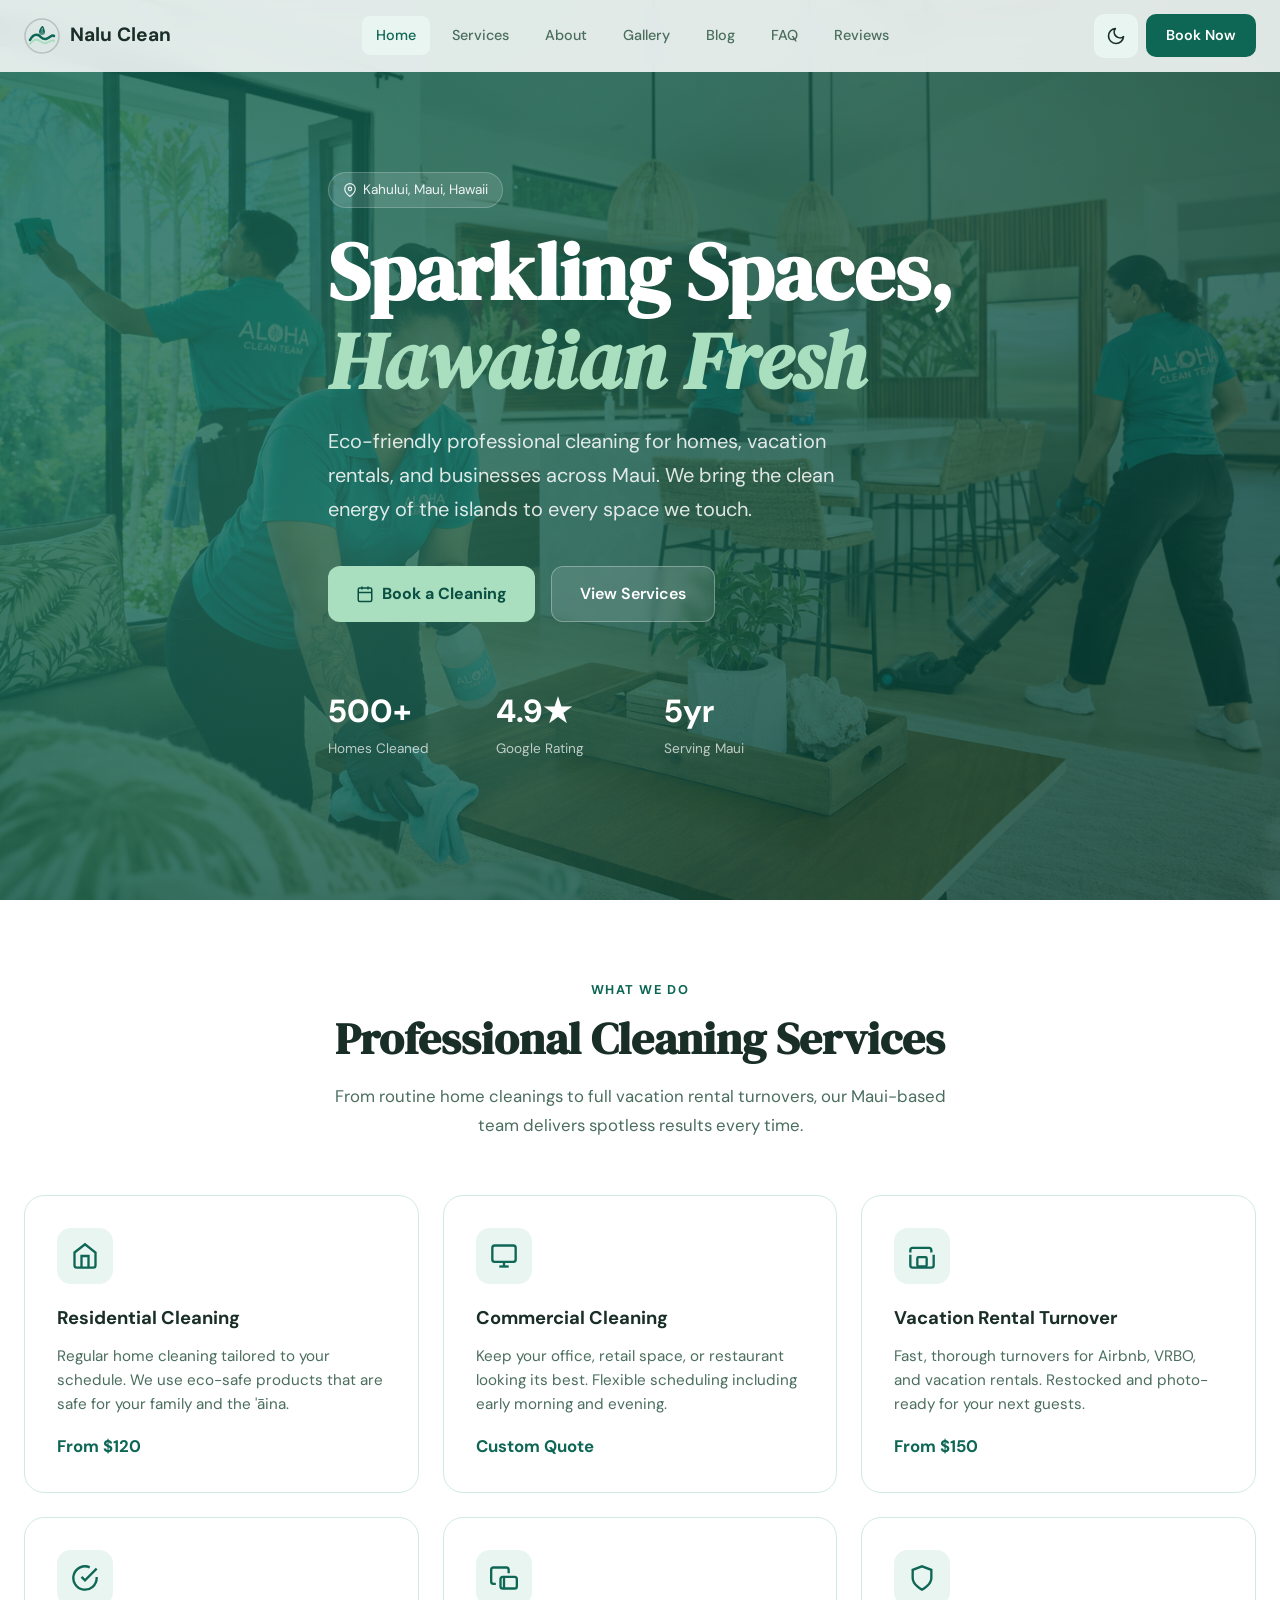
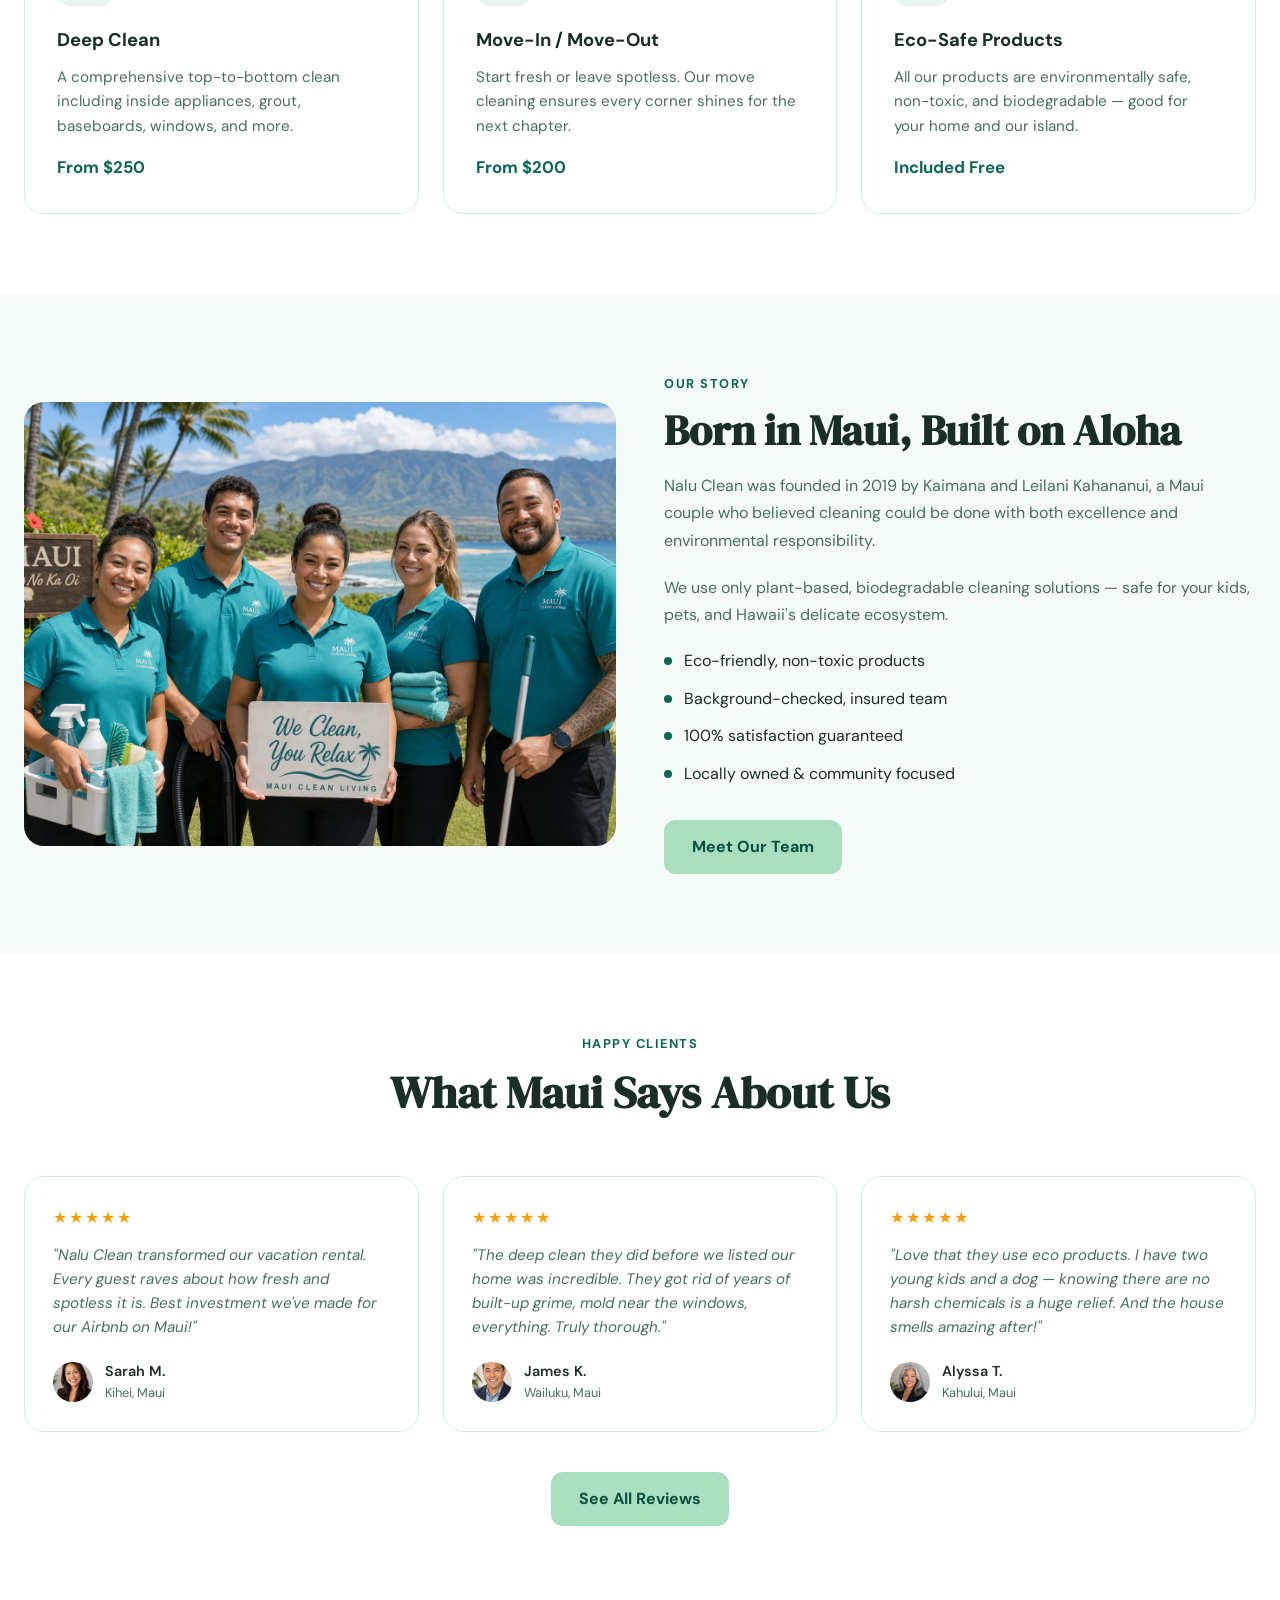
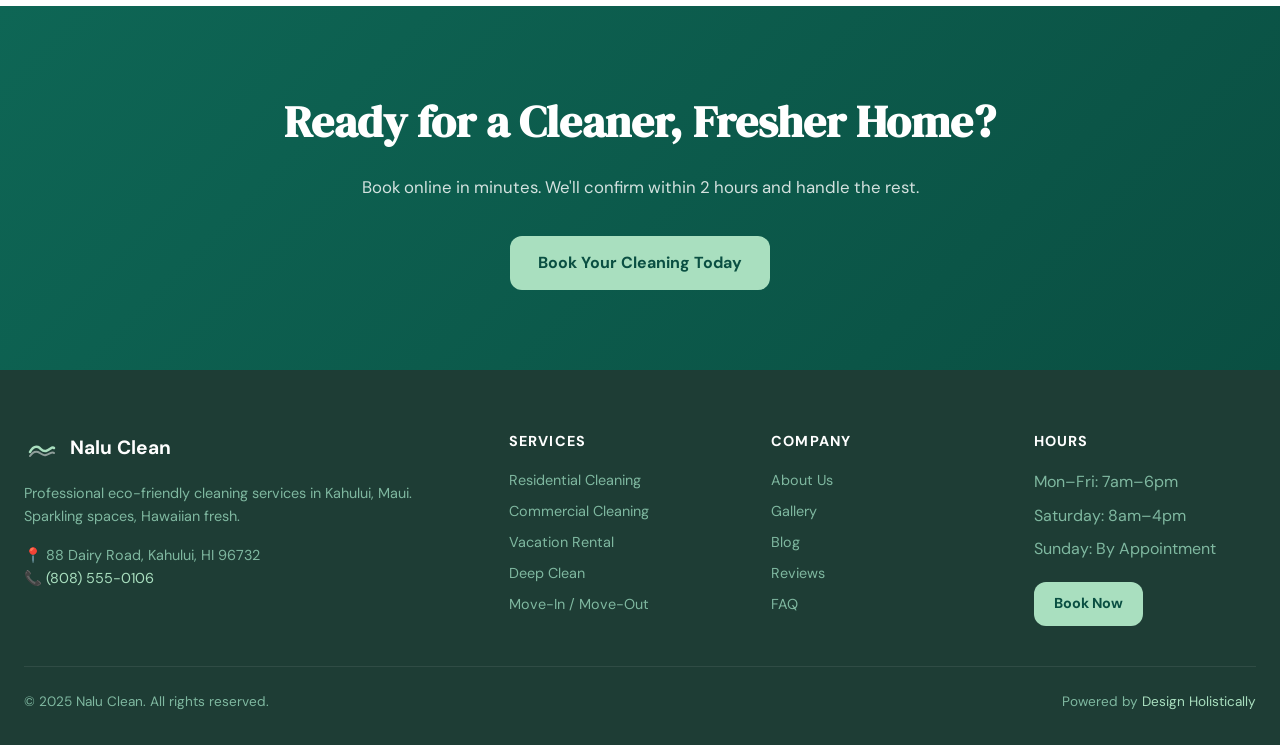
==== commit d6f9cbcb: "Initial commit: Nalu Clean — Hawaii cleaning services sample site (Kahului, Maui)" ====
--- a/index.html
+++ b/index.html
@@ -7,7 +7,7 @@
 <meta name="description" content="Nalu Clean offers professional residential, commercial, vacation rental, and deep cleaning services in Kahului, Maui. Eco-friendly, Hawaiian fresh.">
 <meta property="og:title" content="Nalu Clean — Sparkling spaces, Hawaiian fresh">
 <meta property="og:description" content="Professional cleaning services in Maui. Residential, commercial, vacation rental turnover, deep clean, move-in/move-out.">
-<meta property="og:image" content="https://picsum.photos/1200/630?random=601">
+<meta property="og:image" content="images/hero.png">
 <meta property="og:url" content="https://naluclean.com">
 <meta property="og:type" content="website">
 <link rel="canonical" href="https://naluclean.com">
@@ -82,7 +82,7 @@
 <!-- Hero -->
 <section class="hero" aria-label="Hero">
   <div class="hero-bg">
-    <img src="https://picsum.photos/1600/900?random=601" alt="Clean, bright Hawaiian home" loading="eager">
+    <img src="images/hero.png" alt="Clean, bright Hawaiian home" loading="eager">
     <div class="hero-pattern"></div>
   </div>
   <div class="hero-content">
@@ -161,7 +161,7 @@
   <div class="container">
     <div class="about-grid">
       <div class="about-img fade-up">
-        <img src="https://picsum.photos/800/600?random=602" alt="Nalu Clean team members" loading="lazy">
+        <img src="images/about.png" alt="Nalu Clean team members" loading="lazy">
       </div>
       <div class="about-text fade-up">
         <span class="section-label">Our Story</span>
@@ -193,7 +193,7 @@
         <div class="stars">★★★★★</div>
         <p>"Nalu Clean transformed our vacation rental. Every guest raves about how fresh and spotless it is. Best investment we've made for our Airbnb on Maui!"</p>
         <div class="reviewer">
-          <div class="reviewer-avatar"><img src="https://picsum.photos/80/80?random=631" alt="Sarah M." loading="lazy"></div>
+          <div class="reviewer-avatar"><img src="images/avatar-1.png" alt="Sarah M." loading="lazy"></div>
           <div><div class="reviewer-name">Sarah M.</div><div class="reviewer-location">Kihei, Maui</div></div>
         </div>
       </div>
@@ -201,7 +201,7 @@
         <div class="stars">★★★★★</div>
         <p>"The deep clean they did before we listed our home was incredible. They got rid of years of built-up grime, mold near the windows, everything. Truly thorough."</p>
         <div class="reviewer">
-          <div class="reviewer-avatar"><img src="https://picsum.photos/80/80?random=632" alt="James K." loading="lazy"></div>
+          <div class="reviewer-avatar"><img src="images/avatar-2.png" alt="James K." loading="lazy"></div>
           <div><div class="reviewer-name">James K.</div><div class="reviewer-location">Wailuku, Maui</div></div>
         </div>
       </div>
@@ -209,7 +209,7 @@
         <div class="stars">★★★★★</div>
         <p>"Love that they use eco products. I have two young kids and a dog — knowing there are no harsh chemicals is a huge relief. And the house smells amazing after!"</p>
         <div class="reviewer">
-          <div class="reviewer-avatar"><img src="https://picsum.photos/80/80?random=633" alt="Alyssa T." loading="lazy"></div>
+          <div class="reviewer-avatar"><img src="images/avatar-3.png" alt="Alyssa T." loading="lazy"></div>
           <div><div class="reviewer-name">Alyssa T.</div><div class="reviewer-location">Kahului, Maui</div></div>
         </div>
       </div>
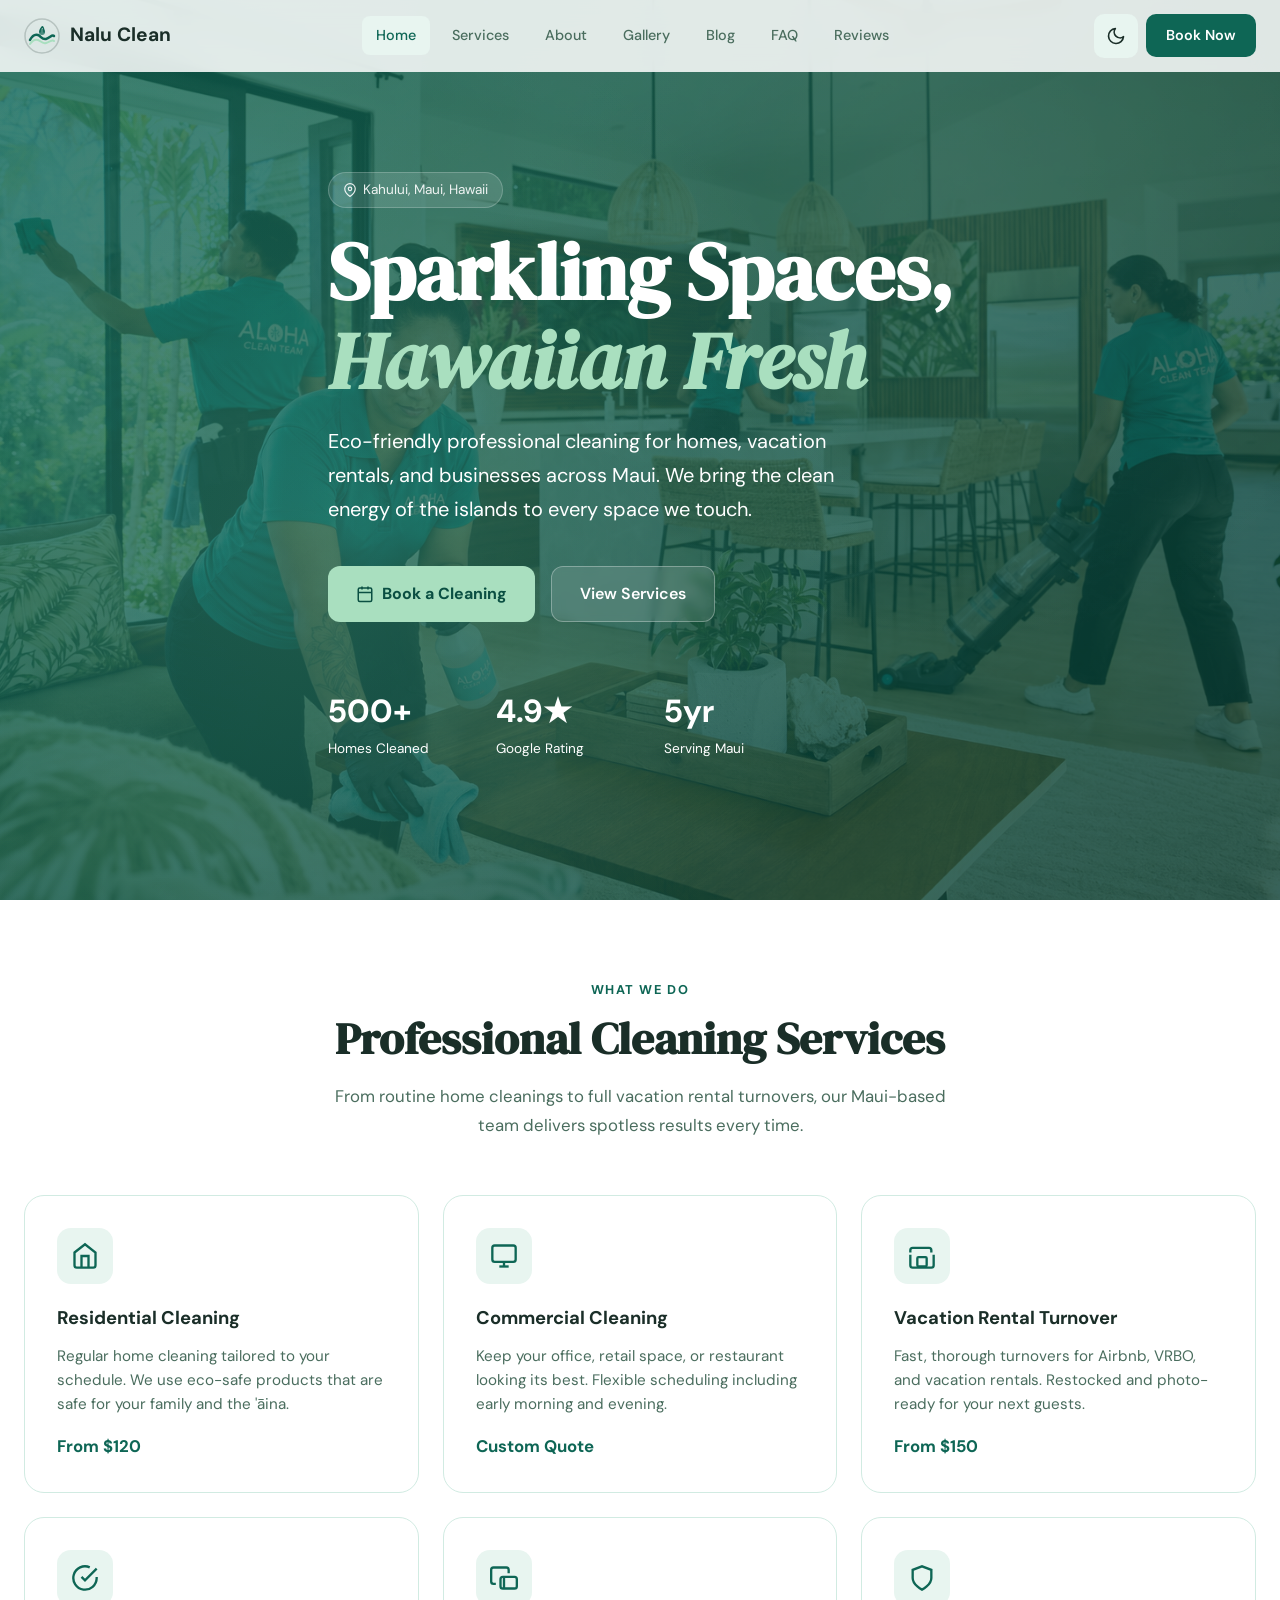
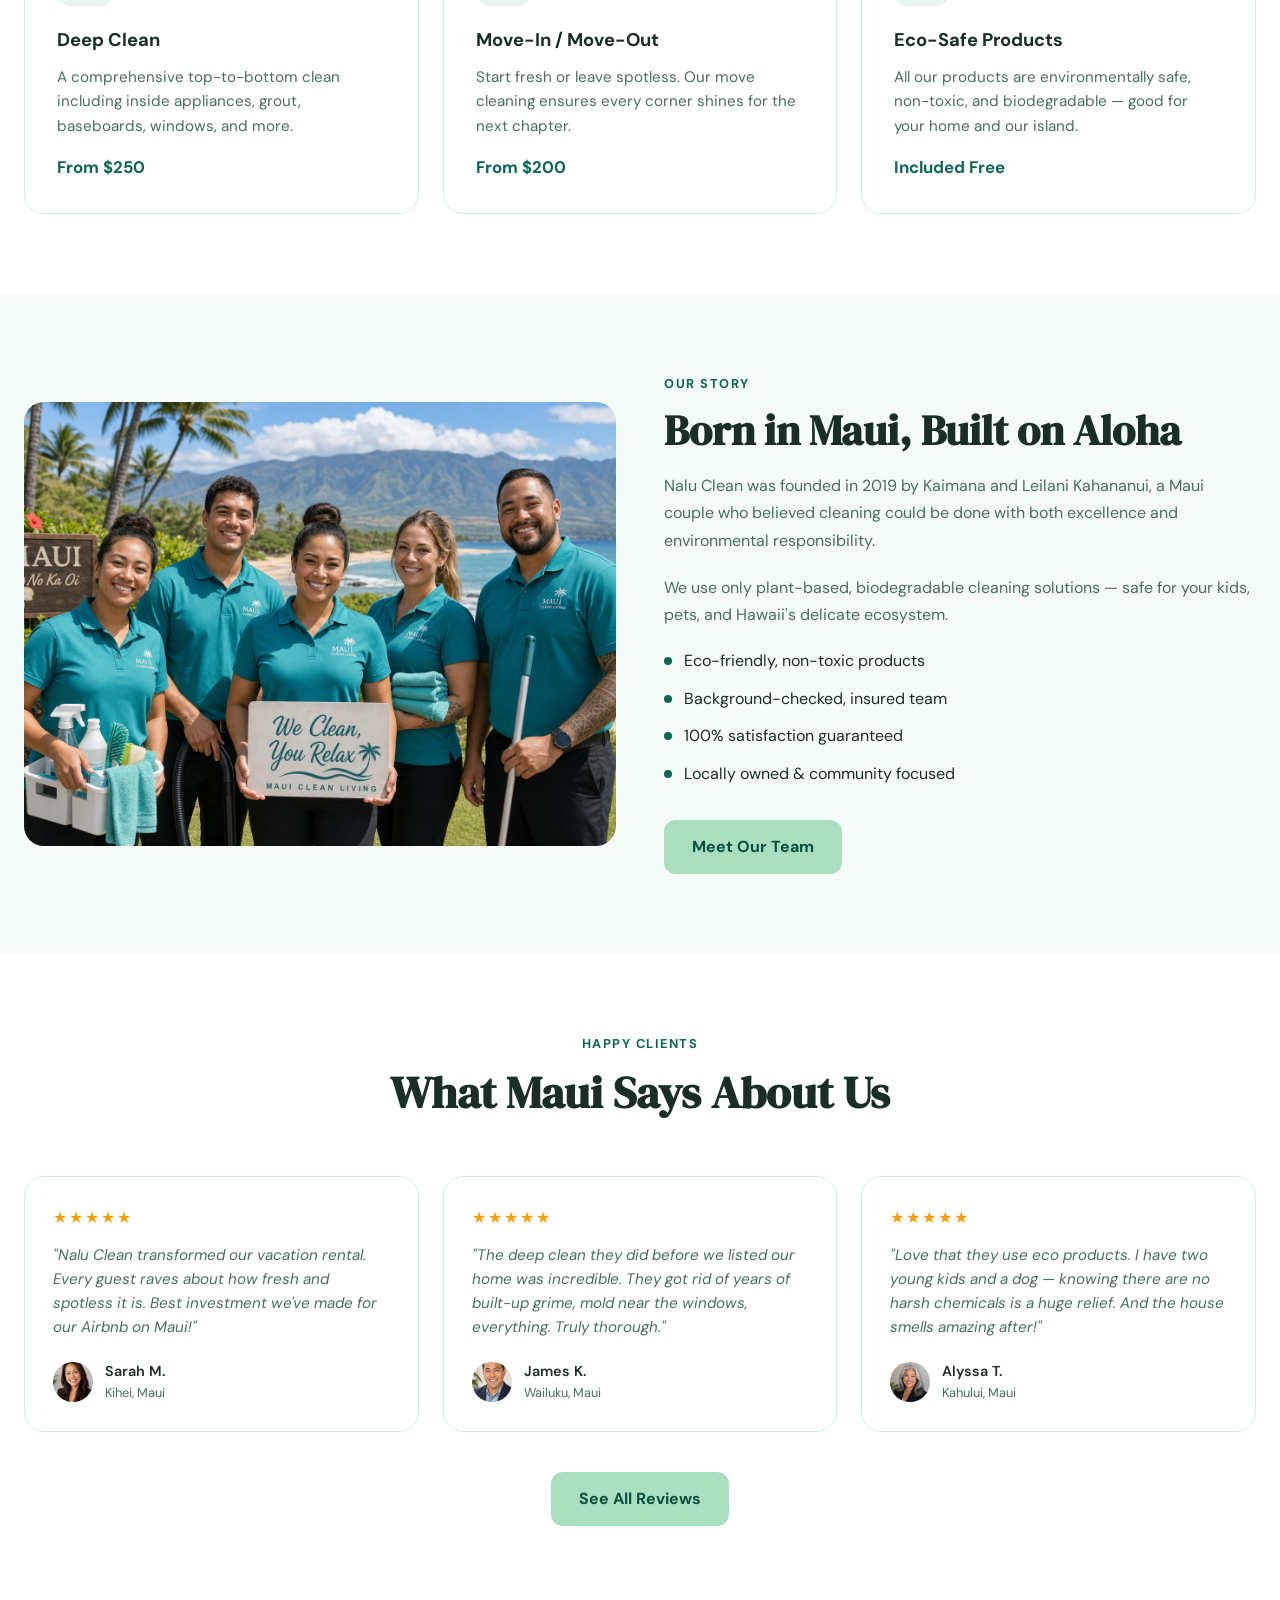
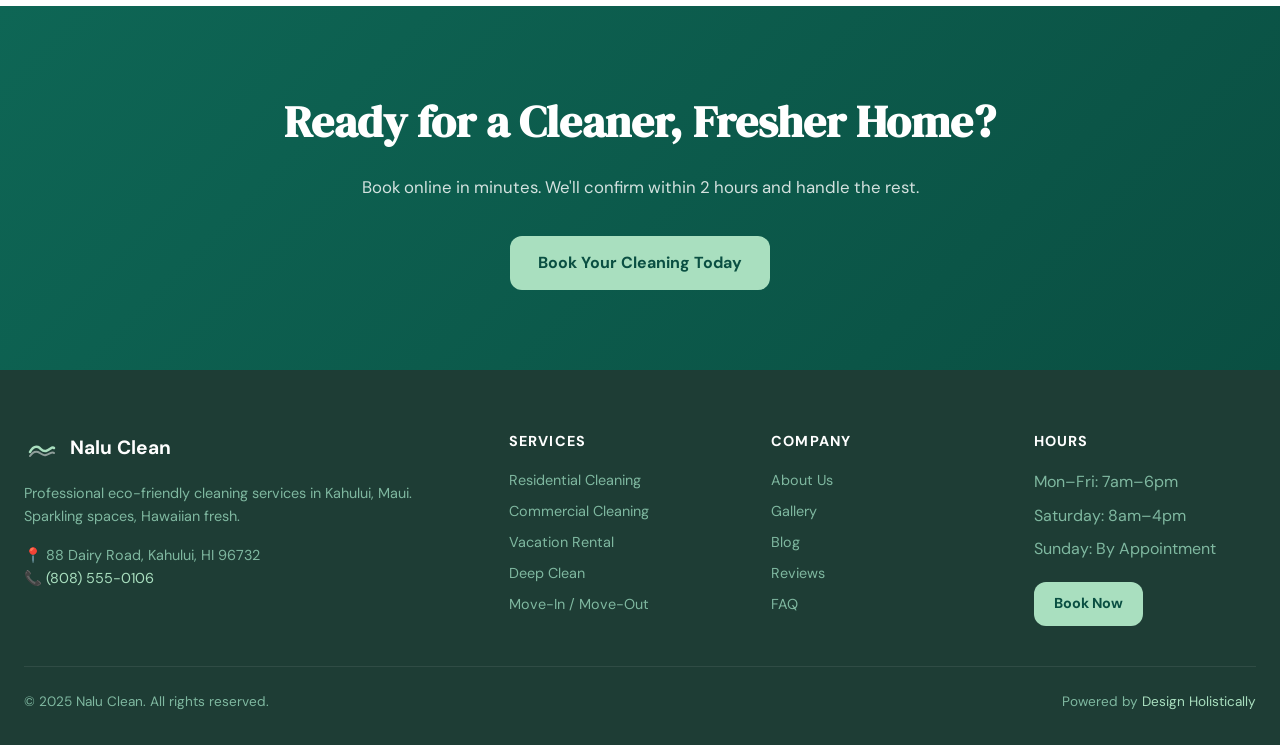
==== commit 53897e6c: "feat: replace all picsum placeholders with AI-generated photorealistic images" ====
--- a/index.html
+++ b/index.html
@@ -34,6 +34,10 @@
   "openingHours": "Mo-Sa 07:00-18:00"
 }
 </script>
+  <link rel="icon" type="image/x-icon" href="images/favicon.ico">
+  <link rel="icon" type="image/png" sizes="32x32" href="images/favicon-32x32.png">
+  <link rel="icon" type="image/png" sizes="16x16" href="images/favicon-16x16.png">
+  <link rel="apple-touch-icon" sizes="180x180" href="images/apple-touch-icon.png">
 </head>
 <body>
 <!-- Header -->
--- a/css/style.css
+++ b/css/style.css
@@ -348,3 +348,8 @@
 
 /* ── Location Badge ── */
 .location-badge { display: inline-flex; align-items: center; gap: 6px; background: rgba(255,255,255,0.12); border: 1px solid rgba(255,255,255,0.2); color: rgba(255,255,255,0.9); padding: 6px 14px; border-radius: 100px; font-size: 0.85rem; margin-bottom: 20px; }
+
+.hero h1, .hero p, .hero-content, .hero .eyebrow-label, .hero .tag { color: #fff !important; }
+
+[data-theme="dark"] .hero { background: transparent !important; }
+[data-theme="dark"] .hero-bg img { opacity: 1 !important; }
